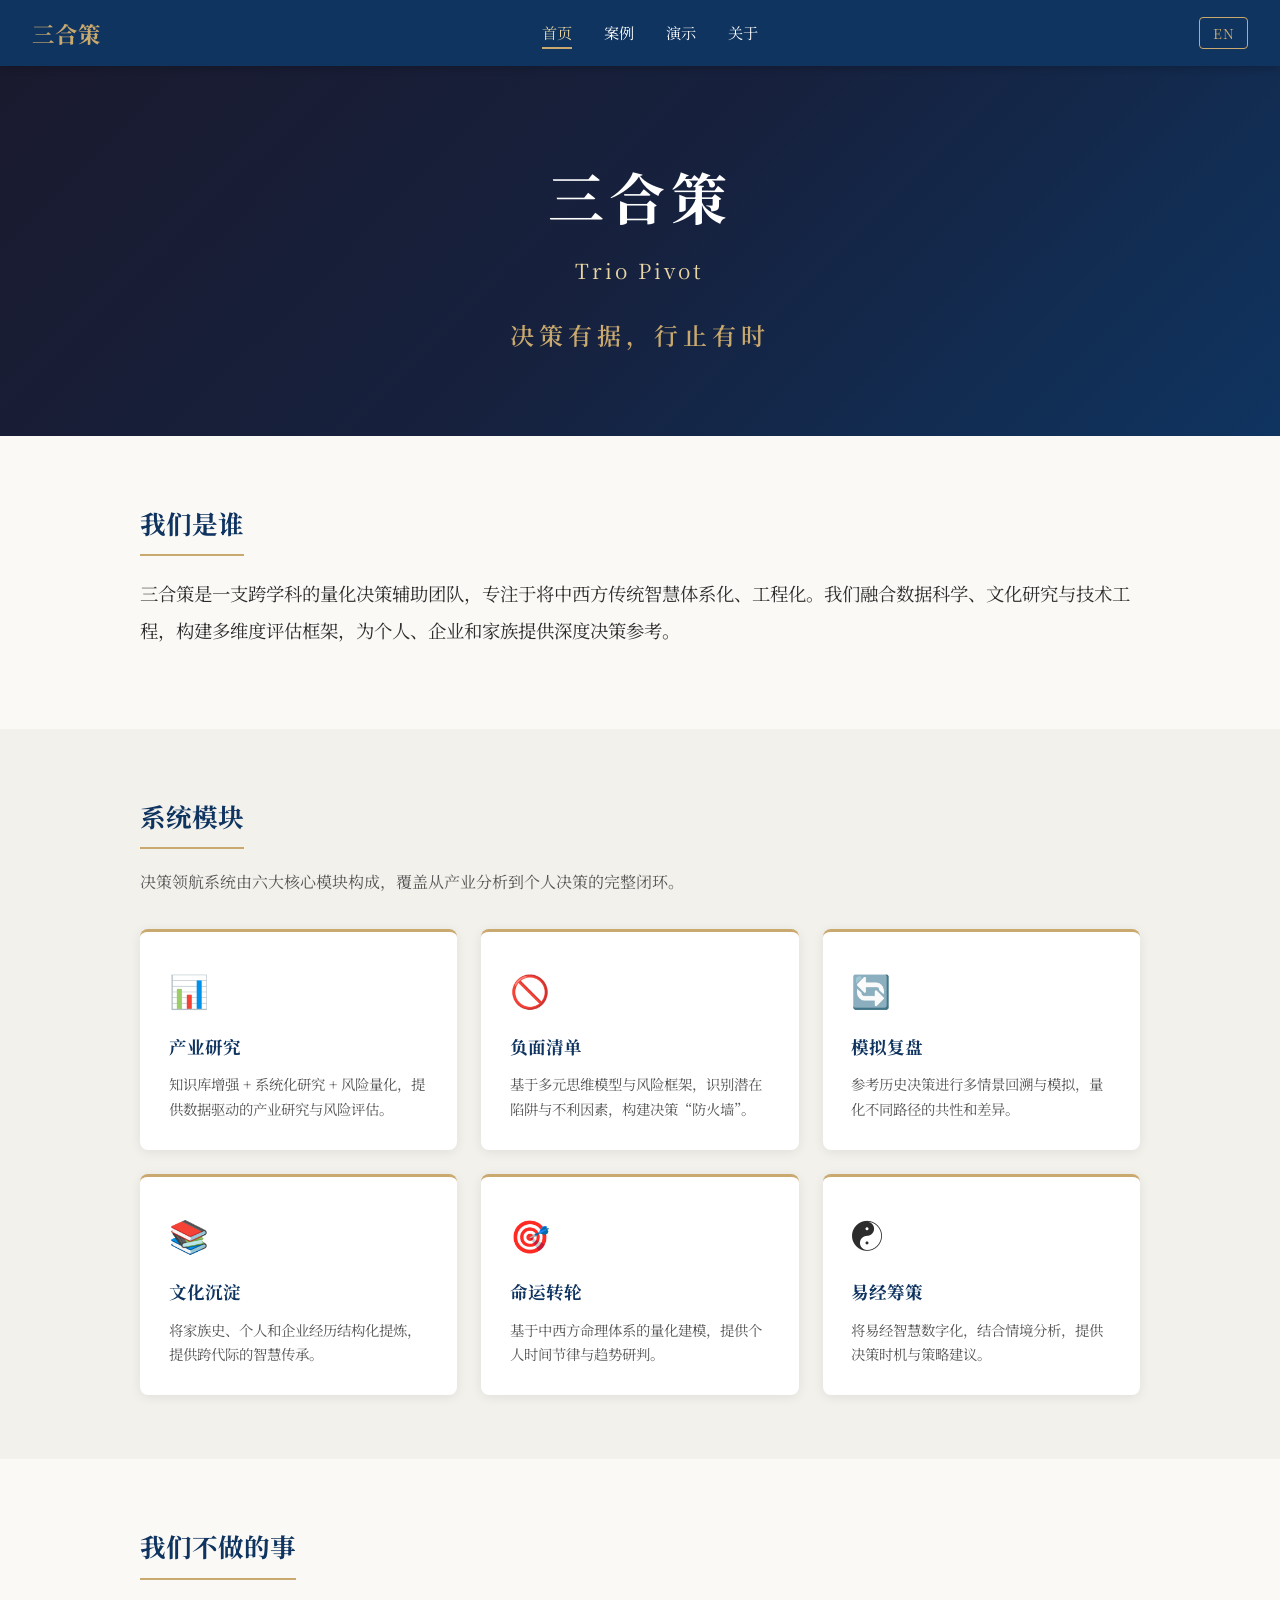
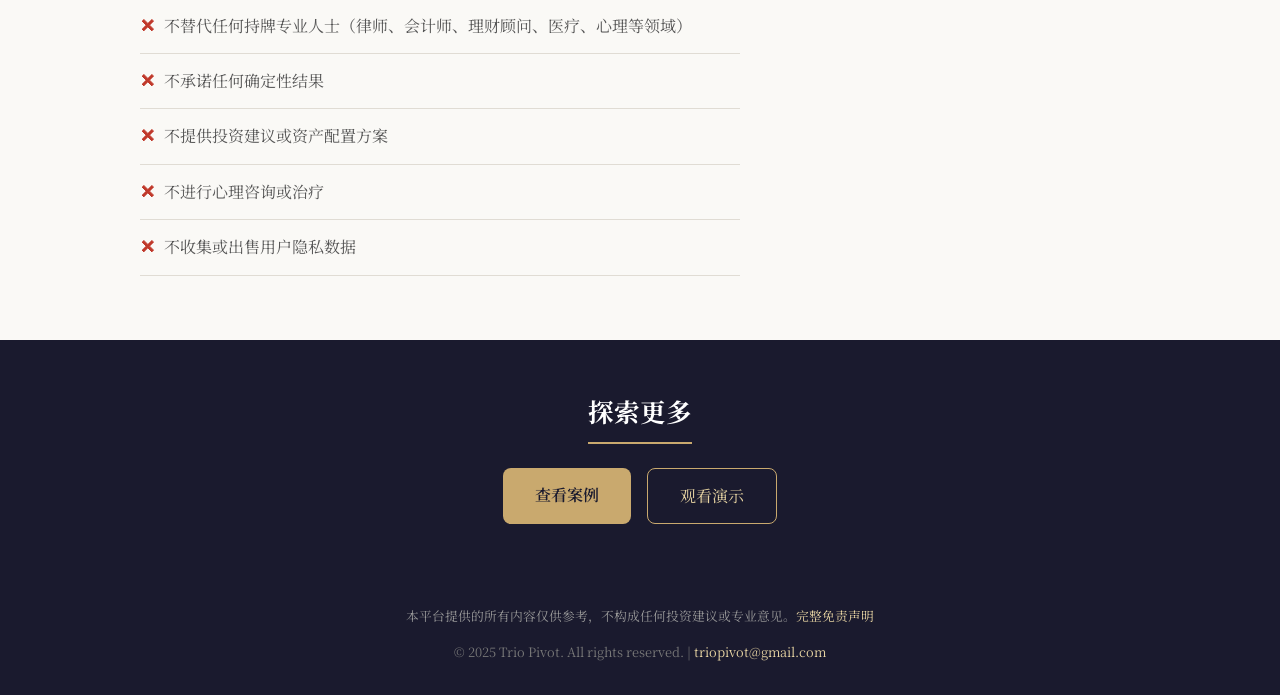
==== index.html @ 91f5c19b "Add files via upload" ====
<!DOCTYPE html>
<html lang="zh-CN">
<head>
  <meta charset="UTF-8">
  <meta name="viewport" content="width=device-width, initial-scale=1.0">
  <title>三合策 Trio Pivot — 决策有据，行止有时</title>
  <link rel="stylesheet" href="style.css">
  <link href="https://fonts.googleapis.com/css2?family=Noto+Serif+SC:wght@400;600;700&display=swap" rel="stylesheet">
</head>
<body>
  <!-- Navigation -->
  <nav class="navbar">
    <div class="nav-brand">三合策</div>
    <ul class="nav-links">
      <li><a href="index.html" class="active" data-i18n="nav.home">首页</a></li>
      <li><a href="cases.html" data-i18n="nav.cases">案例</a></li>
      <li><a href="demo.html" data-i18n="nav.demo">演示</a></li>
      <li><a href="about.html" data-i18n="nav.about">关于</a></li>
    </ul>
    <button id="lang-toggle" class="lang-toggle" onclick="toggleLang()">EN</button>
  </nav>

  <!-- Hero Section -->
  <header class="hero">
    <div class="hero-content">
      <h1 class="hero-title" data-i18n="hero.title">三合策</h1>
      <p class="hero-subtitle" data-i18n="hero.subtitle">Trio Pivot</p>
      <p class="hero-tagline" data-i18n="hero.tagline">决策有据，行止有时</p>
    </div>
  </header>

  <!-- Who We Are -->
  <section class="section" id="who-we-are">
    <div class="container">
      <h2 data-i18n="home.who.title">我们是谁</h2>
      <p class="lead" data-i18n="home.who.lead">三合策是一支跨学科的量化决策辅助团队，专注于将中西方传统智慧体系化、工程化。我们融合数据科学、文化研究与技术工程，构建多维度评估框架，为个人、企业和家族提供深度决策参考。</p>
    </div>
  </section>

  <!-- System Modules -->
  <section class="section section-alt" id="modules">
    <div class="container">
      <h2 data-i18n="home.modules.title">系统模块</h2>
      <p class="section-intro" data-i18n="home.modules.intro">决策领航系统由六大核心模块构成，覆盖从产业分析到个人决策的完整闭环。</p>
      <div class="module-grid">
        <div class="module-card">
          <div class="module-icon">📊</div>
          <h3 data-i18n="home.mod1.title">产业研究</h3>
          <p data-i18n="home.mod1.desc">知识库增强 + 系统化研究 + 风险量化，提供数据驱动的产业研究与风险评估。</p>
        </div>
        <div class="module-card">
          <div class="module-icon">🚫</div>
          <h3 data-i18n="home.mod2.title">负面清单</h3>
          <p data-i18n="home.mod2.desc">基于多元思维模型与风险框架，识别潜在陷阱与不利因素，构建决策"防火墙"。</p>
        </div>
        <div class="module-card">
          <div class="module-icon">🔄</div>
          <h3 data-i18n="home.mod3.title">模拟复盘</h3>
          <p data-i18n="home.mod3.desc">参考历史决策进行多情景回溯与模拟，量化不同路径的共性和差异。</p>
        </div>
        <div class="module-card">
          <div class="module-icon">📚</div>
          <h3 data-i18n="home.mod4.title">文化沉淀</h3>
          <p data-i18n="home.mod4.desc">将家族史、个人和企业经历结构化提炼，提供跨代际的智慧传承。</p>
        </div>
        <div class="module-card">
          <div class="module-icon">🎯</div>
          <h3 data-i18n="home.mod5.title">命运转轮</h3>
          <p data-i18n="home.mod5.desc">基于中西方命理体系的量化建模，提供个人时间节律与趋势研判。</p>
        </div>
        <div class="module-card">
          <div class="module-icon">☯</div>
          <h3 data-i18n="home.mod6.title">易经筹策</h3>
          <p data-i18n="home.mod6.desc">将易经智慧数字化，结合情境分析，提供决策时机与策略建议。</p>
        </div>
      </div>
    </div>
  </section>

  <!-- What We Don't Do -->
  <section class="section" id="boundaries">
    <div class="container">
      <h2 data-i18n="home.boundary.title">我们不做的事</h2>
      <ul class="boundary-list">
        <li data-i18n="home.boundary.1">不替代任何持牌专业人士（律师、会计师、理财顾问、医疗、心理等领域）</li>
        <li data-i18n="home.boundary.2">不承诺任何确定性结果</li>
        <li data-i18n="home.boundary.3">不提供投资建议或资产配置方案</li>
        <li data-i18n="home.boundary.4">不进行心理咨询或治疗</li>
        <li data-i18n="home.boundary.5">不收集或出售用户隐私数据</li>
      </ul>
    </div>
  </section>

  <!-- CTA -->
  <section class="section section-cta">
    <div class="container">
      <h2 data-i18n="home.cta.title">探索更多</h2>
      <div class="cta-buttons">
        <a href="cases.html" class="btn btn-primary" data-i18n="home.cta.cases">查看案例</a>
        <a href="demo.html" class="btn btn-secondary" data-i18n="home.cta.demo">观看演示</a>
      </div>
    </div>
  </section>

  <!-- Footer -->
  <footer class="footer">
    <div class="container">
      <p class="footer-disclaimer" data-i18n="footer.disclaimer">本平台提供的所有内容仅供参考，不构成任何投资建议或专业意见。<a href="disclaimer.html">完整免责声明</a></p>
      <p class="footer-copy" data-i18n="footer.copy">&copy; 2025 Trio Pivot. All rights reserved. | <a href="mailto:triopivot@gmail.com">triopivot@gmail.com</a></p>
    </div>
  </footer>
  <script src="i18n.js"></script>
</body>
</html>
---- style.css ----
/* ===== Base & Variables ===== */
:root {
  --color-navy: #0f3460;
  --color-navy-dark: #1a1a2e;
  --color-navy-mid: #16213e;
  --color-gold: #c9a96e;
  --color-gold-light: #e8d5a3;
  --color-bg: #faf9f6;
  --color-text: #2c2c2c;
  --color-text-light: #555;
  --color-border: #e0dcd4;
  --font-serif: 'Noto Serif SC', 'Georgia', serif;
  --max-width: 1000px;
  --radius: 8px;
  --shadow: 0 2px 12px rgba(0,0,0,0.08);
}

* {
  margin: 0;
  padding: 0;
  box-sizing: border-box;
}

html {
  scroll-behavior: smooth;
}

body {
  font-family: var(--font-serif);
  background: var(--color-bg);
  color: var(--color-text);
  line-height: 1.8;
  font-size: 16px;
}

/* ===== Navigation ===== */
.navbar {
  position: sticky;
  top: 0;
  z-index: 100;
  display: flex;
  align-items: center;
  justify-content: space-between;
  padding: 0.8rem 2rem;
  background: var(--color-navy);
  box-shadow: 0 2px 8px rgba(0,0,0,0.2);
}

.nav-brand {
  font-size: 1.4rem;
  font-weight: 700;
  color: var(--color-gold);
  letter-spacing: 0.05em;
}

.nav-links {
  list-style: none;
  display: flex;
  gap: 2rem;
}

.nav-links a {
  color: #fff;
  text-decoration: none;
  font-size: 0.95rem;
  padding: 0.3rem 0;
  border-bottom: 2px solid transparent;
  transition: border-color 0.3s, color 0.3s;
}

.nav-links a:hover,
.nav-links a.active {
  color: var(--color-gold-light);
  border-bottom-color: var(--color-gold);
}

/* Language Toggle */
.lang-toggle {
  background: transparent;
  border: 1.5px solid var(--color-gold);
  color: var(--color-gold);
  font-family: var(--font-serif);
  font-size: 0.85rem;
  padding: 0.3rem 0.8rem;
  border-radius: 4px;
  cursor: pointer;
  transition: background 0.3s, color 0.3s;
  letter-spacing: 0.05em;
}

.lang-toggle:hover {
  background: var(--color-gold);
  color: var(--color-navy-dark);
}

/* ===== Hero ===== */
.hero {
  background: linear-gradient(135deg, var(--color-navy-dark) 0%, var(--color-navy-mid) 50%, var(--color-navy) 100%);
  padding: 5rem 2rem;
  text-align: center;
}

.hero-content {
  max-width: var(--max-width);
  margin: 0 auto;
}

.hero-title {
  font-size: 3.5rem;
  color: #fff;
  margin-bottom: 0.3rem;
  letter-spacing: 0.1em;
}

.hero-subtitle {
  font-size: 1.3rem;
  color: var(--color-gold-light);
  margin-bottom: 1rem;
  font-weight: 400;
  letter-spacing: 0.15em;
}

.hero-tagline {
  font-size: 1.5rem;
  color: var(--color-gold);
  font-weight: 600;
  margin-top: 1.5rem;
  letter-spacing: 0.2em;
}

/* ===== Page Header (non-hero) ===== */
.page-header {
  background: linear-gradient(135deg, var(--color-navy-dark) 0%, var(--color-navy) 100%);
  padding: 3rem 2rem;
  text-align: center;
}

.page-header h1 {
  font-size: 2.2rem;
  color: #fff;
  margin-bottom: 0.5rem;
}

.page-header p {
  color: var(--color-gold-light);
  font-size: 1rem;
  max-width: 600px;
  margin: 0 auto;
}

/* ===== Sections ===== */
.section {
  padding: 4rem 2rem;
}

.section-alt {
  background: #f3f1ec;
}

.section-cta {
  text-align: center;
  background: var(--color-navy-dark);
  padding: 3rem 2rem;
}

.section-cta h2 {
  color: #fff;
  margin-bottom: 1.5rem;
}

.container {
  max-width: var(--max-width);
  margin: 0 auto;
}

h2 {
  font-size: 1.6rem;
  color: var(--color-navy);
  margin-bottom: 1.2rem;
  padding-bottom: 0.5rem;
  border-bottom: 2px solid var(--color-gold);
  display: inline-block;
}

.section-intro {
  color: var(--color-text-light);
  margin-bottom: 2rem;
}

.lead {
  font-size: 1.15rem;
  line-height: 2;
  color: var(--color-text);
  margin-bottom: 1rem;
}

/* ===== Module Grid (Homepage) ===== */
.module-grid {
  display: grid;
  grid-template-columns: repeat(auto-fit, minmax(280px, 1fr));
  gap: 1.5rem;
}

.module-card {
  background: #fff;
  border-radius: var(--radius);
  padding: 1.8rem;
  box-shadow: var(--shadow);
  border-top: 3px solid var(--color-gold);
  transition: transform 0.2s, box-shadow 0.2s;
}

.module-card:hover {
  transform: translateY(-3px);
  box-shadow: 0 6px 20px rgba(0,0,0,0.12);
}

.module-icon {
  font-size: 2rem;
  margin-bottom: 0.8rem;
}

.module-card h3 {
  font-size: 1.1rem;
  color: var(--color-navy);
  margin-bottom: 0.6rem;
}

.module-card p {
  font-size: 0.9rem;
  color: var(--color-text-light);
  line-height: 1.7;
}

/* ===== Boundary List (Homepage) ===== */
.boundary-list {
  list-style: none;
  max-width: 600px;
}

.boundary-list li {
  padding: 0.8rem 0;
  padding-left: 1.5rem;
  position: relative;
  border-bottom: 1px solid var(--color-border);
  color: var(--color-text-light);
}

.boundary-list li::before {
  content: "✕";
  position: absolute;
  left: 0;
  color: #c0392b;
  font-weight: bold;
}

/* ===== Buttons ===== */
.cta-buttons {
  display: flex;
  gap: 1rem;
  justify-content: center;
  flex-wrap: wrap;
}

.btn {
  display: inline-block;
  padding: 0.8rem 2rem;
  border-radius: var(--radius);
  text-decoration: none;
  font-size: 1rem;
  font-family: var(--font-serif);
  transition: background 0.3s, transform 0.2s;
}

.btn-primary {
  background: var(--color-gold);
  color: var(--color-navy-dark);
  font-weight: 600;
}

.btn-primary:hover {
  background: var(--color-gold-light);
  transform: translateY(-2px);
}

.btn-secondary {
  background: transparent;
  color: var(--color-gold-light);
  border: 1.5px solid var(--color-gold);
}

.btn-secondary:hover {
  background: var(--color-gold);
  color: var(--color-navy-dark);
  transform: translateY(-2px);
}

/* ===== Case Studies ===== */
.cases-container {
  padding: 3rem 2rem;
}

.case-card {
  background: #fff;
  border-radius: var(--radius);
  box-shadow: var(--shadow);
  margin-bottom: 2.5rem;
  overflow: hidden;
  border-left: 4px solid var(--color-gold);
}

.case-header {
  background: linear-gradient(135deg, var(--color-navy-dark), var(--color-navy));
  padding: 1.5rem 2rem;
}

.case-number {
  display: inline-block;
  background: var(--color-gold);
  color: var(--color-navy-dark);
  font-size: 0.8rem;
  font-weight: 700;
  padding: 0.2rem 0.8rem;
  border-radius: 3px;
  margin-bottom: 0.5rem;
}

.case-header h2 {
  color: #fff;
  border: none;
  font-size: 1.4rem;
  margin: 0;
  padding: 0;
  display: block;
}

.case-body {
  padding: 2rem;
}

.case-profile {
  margin-bottom: 1.5rem;
  padding-bottom: 1rem;
  border-bottom: 1px solid var(--color-border);
}

.case-profile p {
  margin-bottom: 0.3rem;
  font-size: 0.95rem;
}

.case-modules {
  margin-bottom: 1.5rem;
}

.case-modules h4,
.case-process h4,
.case-outcome h4 {
  font-size: 0.95rem;
  color: var(--color-navy);
  margin-bottom: 0.6rem;
}

.module-tags {
  display: flex;
  gap: 0.5rem;
  flex-wrap: wrap;
}

.tag {
  display: inline-block;
  background: #eef2f7;
  color: var(--color-navy);
  padding: 0.3rem 0.8rem;
  border-radius: 20px;
  font-size: 0.85rem;
  font-weight: 600;
}

.case-process {
  margin-bottom: 1.5rem;
}

.case-process ul {
  list-style: none;
  padding: 0;
}

.case-process li {
  padding: 0.5rem 0;
  padding-left: 1rem;
  border-left: 2px solid var(--color-gold);
  margin-bottom: 0.5rem;
  font-size: 0.9rem;
  line-height: 1.6;
}

.case-outcome {
  background: #f8f7f4;
  padding: 1.2rem;
  border-radius: var(--radius);
}

.case-outcome p {
  font-size: 0.9rem;
  line-height: 1.7;
}

.cases-note {
  padding: 1.5rem 2rem;
  background: transparent;
}

.note-text {
  font-size: 0.85rem;
  color: var(--color-text-light);
  font-style: italic;
  text-align: center;
}

/* ===== Demo Page ===== */
.demo-container {
  padding: 3rem 2rem;
}

.demo-section {
  margin-bottom: 3.5rem;
}

.demo-section h2 {
  display: inline-block;
}

.demo-video-section {
  margin-bottom: 3rem;
}

/* Screenshot Gallery */
.screenshot-gallery {
  display: flex;
  flex-wrap: wrap;
  gap: 1.5rem;
  justify-content: center;
}

.screenshot-item {
  max-width: 800px;
  width: 100%;
  border-radius: var(--radius);
  overflow: hidden;
  box-shadow: var(--shadow);
  background: #fff;
}

.screenshot-item img {
  width: 100%;
  display: block;
}

.screenshot-item figcaption {
  padding: 0.8rem 1rem;
  font-size: 0.85rem;
  color: var(--color-text-light);
  text-align: center;
  background: #f8f7f4;
}

/* Video Stack (one per row) */
.demo-video-stack {
  display: flex;
  flex-direction: column;
  gap: 2.5rem;
}

.demo-video-card {
  background: #fff;
  border-radius: var(--radius);
  overflow: hidden;
  box-shadow: var(--shadow);
  max-width: 800px;
  margin: 0 auto;
  width: 100%;
}

.demo-video-card h3 {
  padding: 1rem 1.2rem 0.5rem;
  font-size: 1rem;
  color: var(--color-navy);
}

.demo-video-card .video-wrapper {
  border-radius: 0;
  box-shadow: none;
  max-width: none;
}

.video-caption {
  padding: 0.8rem 1.2rem;
  font-size: 0.85rem;
  color: var(--color-text-light);
}

.video-wrapper {
  position: relative;
  width: 100%;
  max-width: 800px;
  margin: 0 auto;
  border-radius: var(--radius);
  overflow: hidden;
  box-shadow: 0 4px 20px rgba(0,0,0,0.15);
  background: #000;
}

.video-wrapper video {
  width: 100%;
  display: block;
}

.demo-description {
  margin-bottom: 2.5rem;
}

.demo-description h2 {
  display: inline-block;
}

.demo-highlights {
  list-style: none;
  padding: 0;
}

.demo-highlights li {
  padding: 0.6rem 0;
  padding-left: 1.5rem;
  position: relative;
  font-size: 0.95rem;
  color: var(--color-text-light);
}

.demo-highlights li::before {
  content: "▸";
  position: absolute;
  left: 0;
  color: var(--color-gold);
  font-weight: bold;
}

.demo-links {
  text-align: center;
  padding-top: 2rem;
  border-top: 1px solid var(--color-border);
}

.demo-links h3 {
  font-size: 1.1rem;
  color: var(--color-navy);
  margin-bottom: 1rem;
}

/* ===== About Page ===== */
.about-container {
  padding: 3rem 2rem;
}

.about-section {
  margin-bottom: 3rem;
}

.capability-grid {
  display: grid;
  grid-template-columns: repeat(2, 1fr);
  gap: 1.5rem;
}

.capability-item {
  padding: 1.5rem;
  background: #fff;
  border-radius: var(--radius);
  box-shadow: var(--shadow);
  border-left: 3px solid var(--color-gold);
}

.capability-item h3 {
  font-size: 1rem;
  color: var(--color-navy);
  margin-bottom: 0.5rem;
}

.capability-item p {
  font-size: 0.9rem;
  color: var(--color-text-light);
  line-height: 1.7;
}

.about-contact {
  text-align: center;
  padding: 2rem;
  background: #f3f1ec;
  border-radius: var(--radius);
}

.contact-email {
  margin-top: 1rem;
}

.contact-email a {
  font-size: 1.2rem;
  color: var(--color-navy);
  text-decoration: none;
  border-bottom: 2px solid var(--color-gold);
  padding-bottom: 2px;
}

.contact-email a:hover {
  color: var(--color-gold);
}

/* ===== Footer ===== */
.footer {
  background: var(--color-navy-dark);
  padding: 2rem;
  text-align: center;
}

.footer-disclaimer {
  font-size: 0.8rem;
  color: #999;
  margin-bottom: 0.8rem;
}

.footer-disclaimer a {
  color: var(--color-gold-light);
  text-decoration: none;
}

.footer-disclaimer a:hover {
  text-decoration: underline;
}

.footer-copy {
  font-size: 0.8rem;
  color: #777;
}

.footer-copy a {
  color: var(--color-gold-light);
  text-decoration: none;
}

/* ===== Responsive ===== */
@media (max-width: 768px) {
  .navbar {
    flex-direction: column;
    gap: 0.8rem;
    padding: 1rem;
  }

  .nav-links {
    gap: 1.2rem;
  }

  .lang-toggle {
    position: absolute;
    top: 1rem;
    right: 1rem;
  }

  .hero-title {
    font-size: 2.5rem;
  }

  .hero-tagline {
    font-size: 1.2rem;
  }

  .module-grid,
  .capability-grid {
    grid-template-columns: 1fr;
  }

  .case-body {
    padding: 1.2rem;
  }

  .cta-buttons {
    flex-direction: column;
    align-items: center;
  }
}
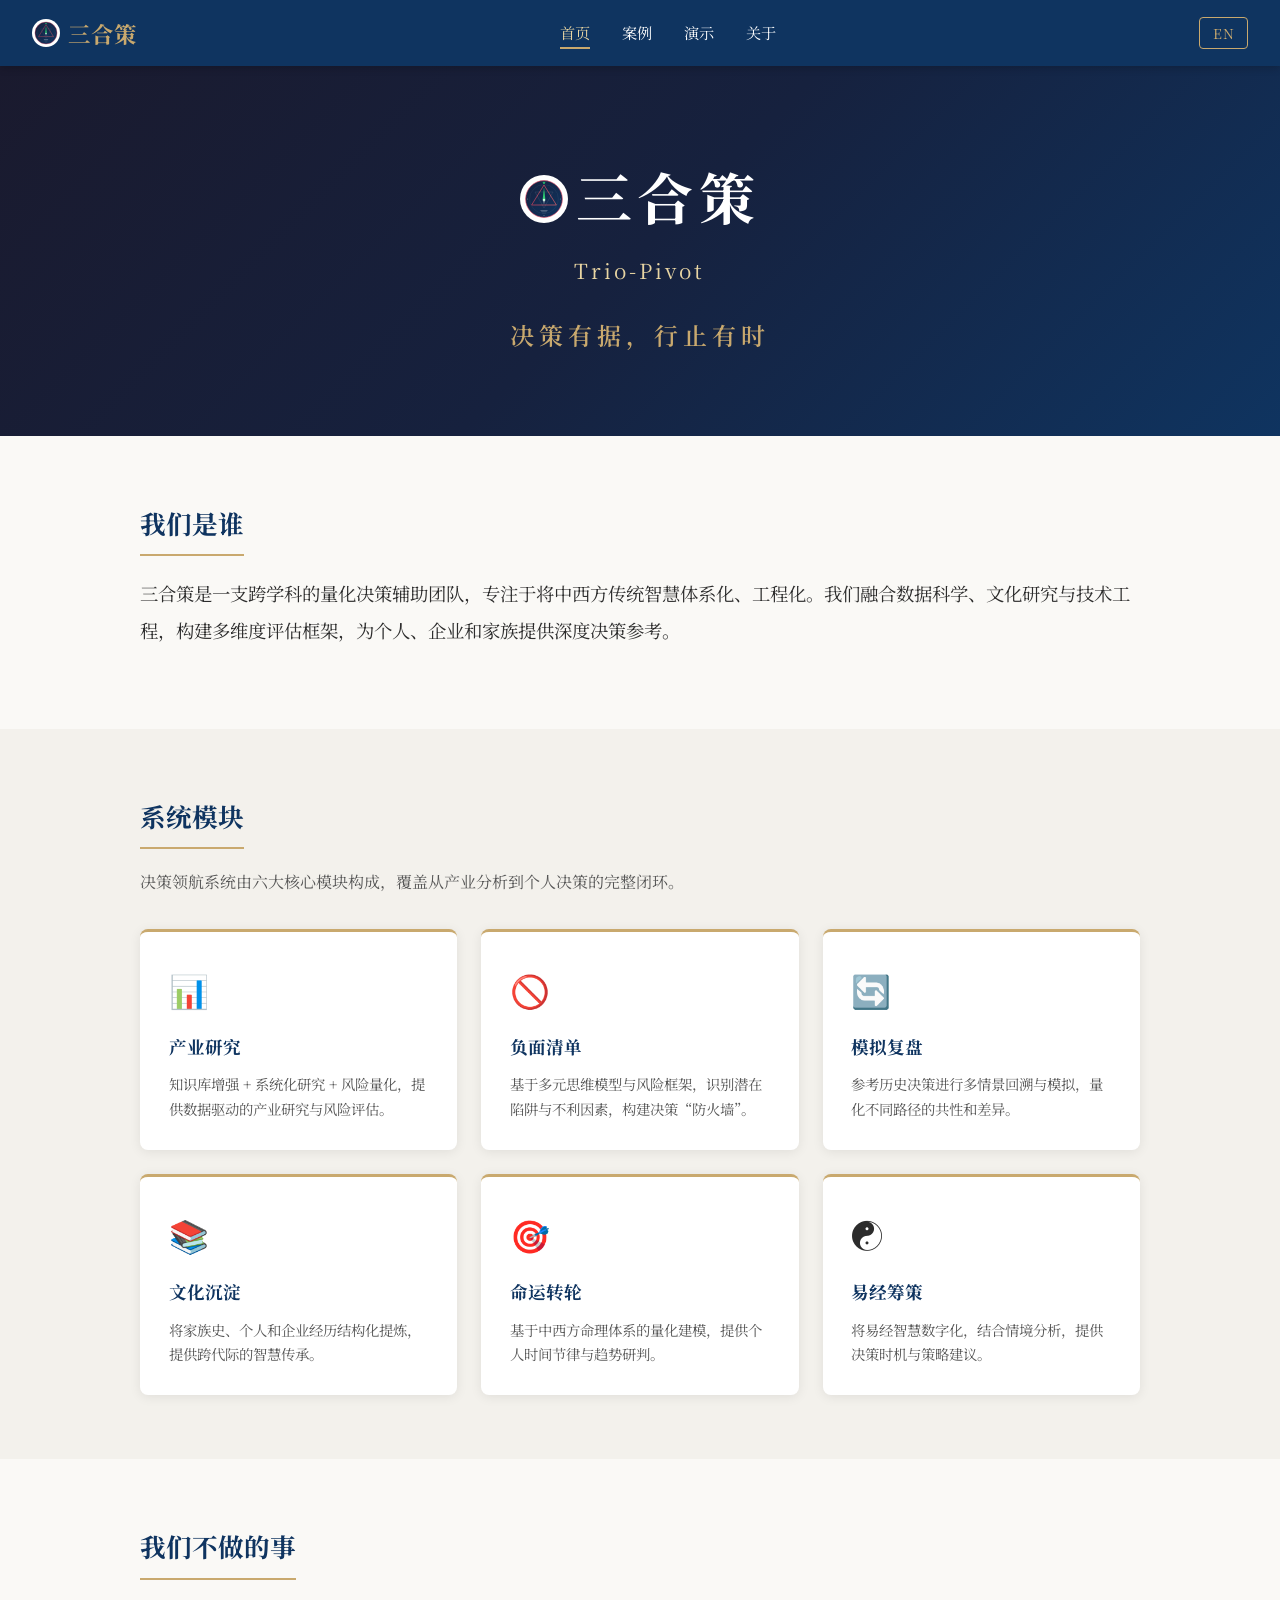
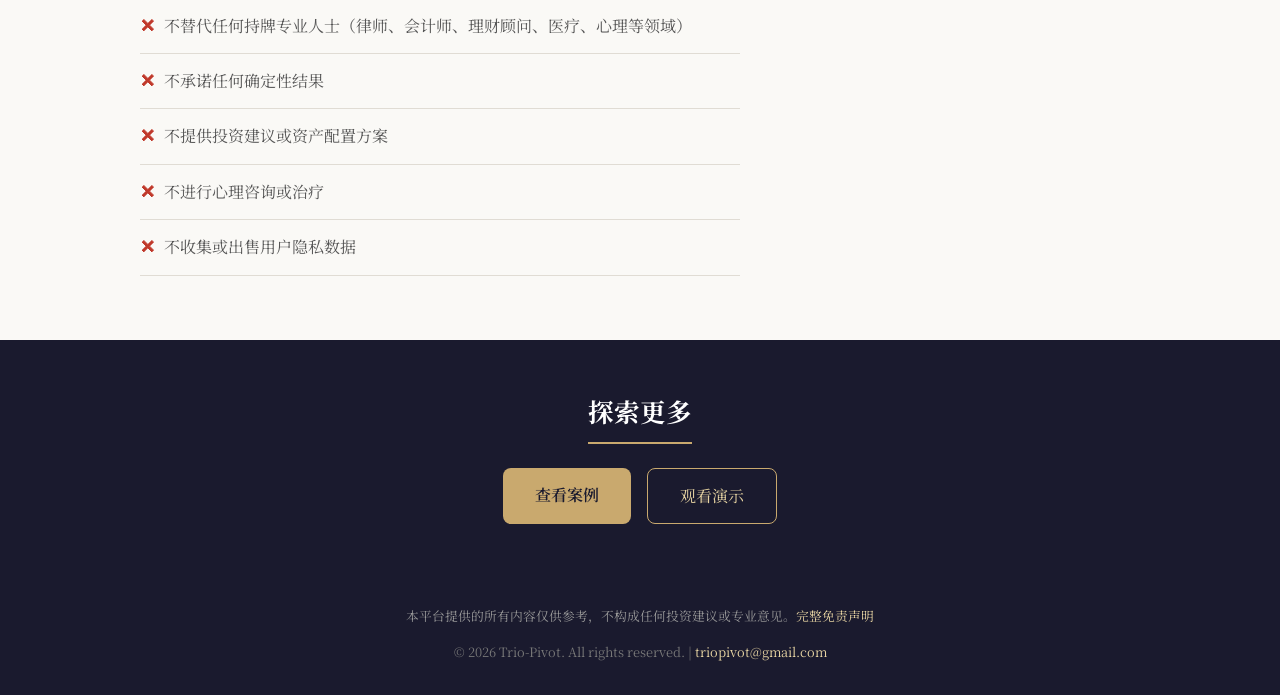
==== commit 582e78ef: "Add files via upload" ====
--- a/index.html
+++ b/index.html
@@ -3,14 +3,14 @@
 <head>
   <meta charset="UTF-8">
   <meta name="viewport" content="width=device-width, initial-scale=1.0">
-  <title>三合策 Trio Pivot — 决策有据，行止有时</title>
+  <title>三合策 Trio-Pivot — 决策有据，行止有时</title>
   <link rel="stylesheet" href="style.css">
   <link href="https://fonts.googleapis.com/css2?family=Noto+Serif+SC:wght@400;600;700&display=swap" rel="stylesheet">
 </head>
 <body>
   <!-- Navigation -->
   <nav class="navbar">
-    <div class="nav-brand">三合策</div>
+    <div class="nav-brand"><img src="brand-icon.svg" alt="Trio-Pivot" class="nav-brand-icon">三合策</div>
     <ul class="nav-links">
       <li><a href="index.html" class="active" data-i18n="nav.home">首页</a></li>
       <li><a href="cases.html" data-i18n="nav.cases">案例</a></li>
@@ -23,8 +23,11 @@
   <!-- Hero Section -->
   <header class="hero">
     <div class="hero-content">
-      <h1 class="hero-title" data-i18n="hero.title">三合策</h1>
-      <p class="hero-subtitle" data-i18n="hero.subtitle">Trio Pivot</p>
+      <div class="hero-title-row">
+        <img src="brand-icon.svg" alt="" class="hero-brand-icon">
+        <h1 class="hero-title" data-i18n="hero.title">三合策</h1>
+      </div>
+      <p class="hero-subtitle" data-i18n="hero.subtitle">Trio-Pivot</p>
       <p class="hero-tagline" data-i18n="hero.tagline">决策有据，行止有时</p>
     </div>
   </header>
@@ -106,7 +109,7 @@
   <footer class="footer">
     <div class="container">
       <p class="footer-disclaimer" data-i18n="footer.disclaimer">本平台提供的所有内容仅供参考，不构成任何投资建议或专业意见。<a href="disclaimer.html">完整免责声明</a></p>
-      <p class="footer-copy" data-i18n="footer.copy">&copy; 2025 Trio Pivot. All rights reserved. | <a href="mailto:triopivot@gmail.com">triopivot@gmail.com</a></p>
+      <p class="footer-copy" data-i18n="footer.copy">&copy; 2026 Trio-Pivot. All rights reserved. | <a href="mailto:triopivot@gmail.com">triopivot@gmail.com</a></p>
     </div>
   </footer>
   <script src="i18n.js"></script>
--- a/style.css
+++ b/style.css
@@ -51,6 +51,17 @@
   font-weight: 700;
   color: var(--color-gold);
   letter-spacing: 0.05em;
+  display: flex;
+  align-items: center;
+  gap: 8px;
+}
+
+.nav-brand-icon {
+  width: 28px;
+  height: 28px;
+  background: #fff;
+  border-radius: 50%;
+  padding: 2px;
 }
 
 .nav-links {
@@ -112,6 +123,21 @@
   letter-spacing: 0.1em;
 }
 
+.hero-title-row {
+  display: flex;
+  align-items: center;
+  justify-content: center;
+  gap: 0.5rem;
+}
+
+.hero-brand-icon {
+  width: 3rem;
+  height: 3rem;
+  background: #fff;
+  border-radius: 50%;
+  padding: 4px;
+}
+
 .hero-subtitle {
   font-size: 1.3rem;
   color: var(--color-gold-light);
